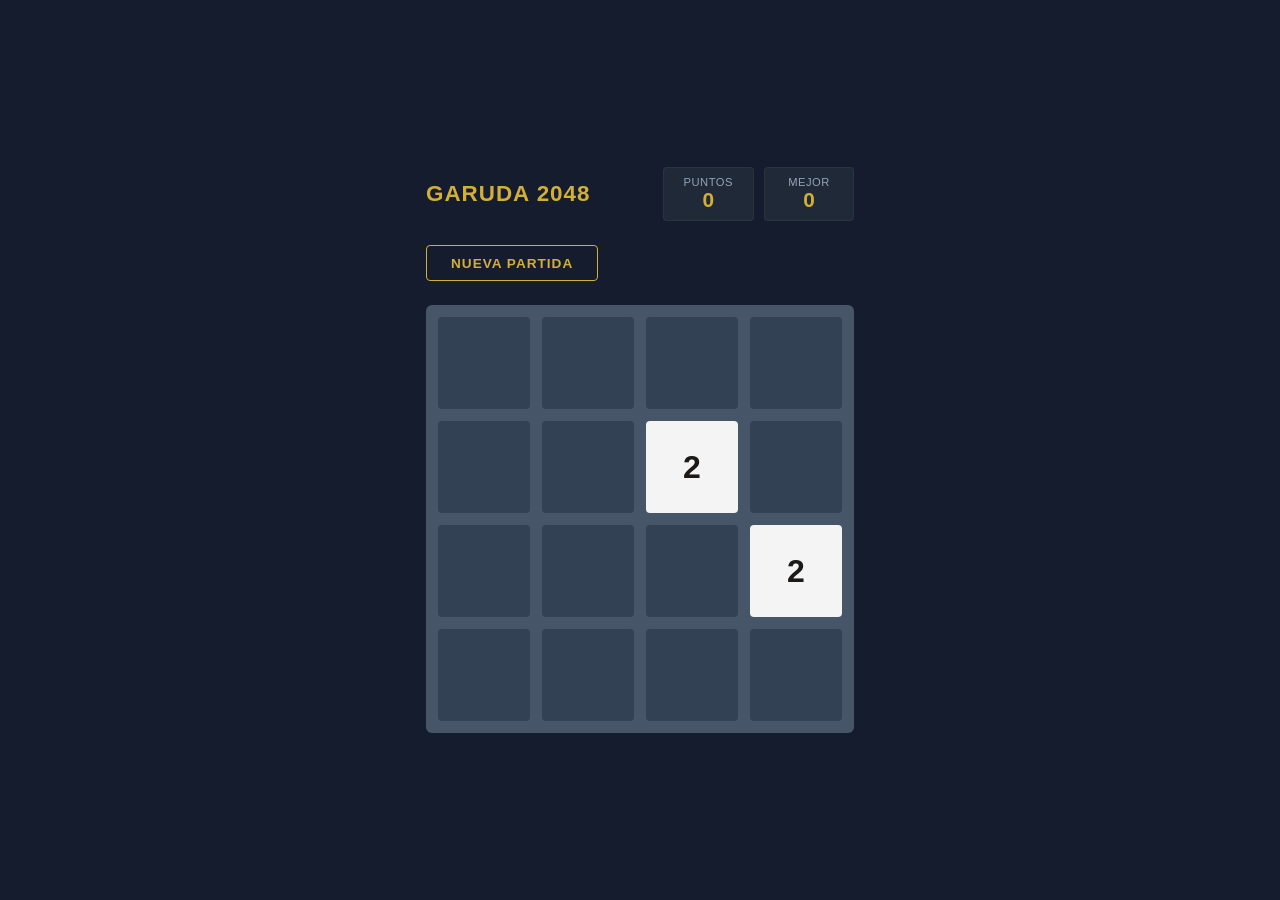
==== game.html @ 01ba2fcd "Create game.html" ====
<!DOCTYPE html>
<html lang="es">
<head>
    <meta charset="UTF-8">
    <meta name="viewport" content="width=device-width, initial-scale=1.0">
    <title>Garuda 2048 - Engine</title>
    <style>
        :root {
            --accent: #d4af37;
            --grid-bg: #475569;
            --cell-bg: #334155;
            --text-light: #f8fafc;
        }

        * {
            box-sizing: border-box;
            margin: 0;
            padding: 0;
            font-family: 'Segoe UI', Tahoma, Geneva, Verdana, sans-serif;
        }

        body {
            background-color: #151c2e;
            color: var(--text-light);
            display: flex;
            justify-content: center;
            align-items: center;
            min-height: 100vh;
            overflow: hidden;
        }

        .game-container {
            width: 100%;
            max-width: 460px;
            padding: 1rem;
        }

        .game-header {
            display: flex;
            justify-content: space-between;
            align-items: center;
            margin-bottom: 1.5rem;
        }

        .score-box {
            background: #1f2937;
            padding: 0.5rem 1.25rem;
            border-radius: 4px;
            text-align: center;
            min-width: 90px;
            border: 1px solid rgba(255,255,255,0.05);
        }

        .score-label {
            font-size: 0.7rem;
            text-transform: uppercase;
            color: #94a3b8;
            letter-spacing: 0.5px;
        }

        .score-value {
            font-size: 1.3rem;
            font-weight: bold;
            color: var(--accent);
        }

        .game-controls {
            display: flex;
            justify-content: space-between;
            align-items: center;
            margin-bottom: 1.5rem;
        }

        .restart-btn {
            background: transparent;
            color: var(--accent);
            border: 1px solid var(--accent);
            padding: 0.6rem 1.5rem;
            border-radius: 4px;
            cursor: pointer;
            font-weight: bold;
            text-transform: uppercase;
            font-size: 0.85rem;
            letter-spacing: 1px;
            transition: all 0.3s;
        }

        .restart-btn:hover {
            background: var(--accent);
            color: #000;
        }

        .grid-container {
            width: 100%;
            aspect-ratio: 1;
            background-color: var(--grid-bg);
            border-radius: 6px;
            display: grid;
            grid-template-columns: repeat(4, 1fr);
            grid-template-rows: repeat(4, 1fr);
            gap: 12px;
            padding: 12px;
            position: relative;
            touch-action: none;
        }

        .cell {
            background-color: var(--cell-bg);
            border-radius: 4px;
            width: 100%;
            height: 100%;
        }

        .tile {
            position: absolute;
            width: calc((100% - 60px) / 4);
            height: calc((100% - 60px) / 4);
            border-radius: 4px;
            display: flex;
            justify-content: center;
            align-items: center;
            font-size: 2rem;
            font-weight: bold;
            color: #0f172a;
            transition: transform 0.1s ease-in-out, top 0.1s ease-in-out, left 0.1s ease-in-out;
            transform: scale(1);
        }

        .tile-new {
            animation: appear 0.2s ease-in-out;
        }

        .tile-2 { background: #f4f4f5; color: #1c1917; }
        .tile-4 { background: #e4e4e7; color: #1c1917; }
        .tile-8 { background: #d4d4d8; color: #1c1917; }
        .tile-16 { background: #cbd5e1; color: #0f172a; }
        .tile-32 { background: #94a3b8; color: #ffffff; }
        .tile-64 { background: #64748b; color: #ffffff; }
        .tile-128 { background: #e2e8f0; color: #0f172a; box-shadow: 0 0 10px rgba(255,255,255,0.2); }
        .tile-256 { background: #fef08a; color: #854d0e; }
        .tile-512 { background: #fde047; color: #854d0e; }
        .tile-1024 { background: #facc15; color: #713f12; font-size: 1.5rem; }
        .tile-2048 { background: var(--accent); color: #000000; font-size: 1.5rem; box-shadow: 0 0 20px rgba(212, 175, 55, 0.8); }

        .game-message {
            display: none;
            position: absolute;
            top: 0; left: 0; right: 0; bottom: 0;
            background: rgba(11, 15, 25, 0.9);
            flex-direction: column;
            justify-content: center;
            align-items: center;
            border-radius: 6px;
            z-index: 10;
        }

        .game-message p {
            font-size: 2.2rem;
            font-weight: bold;
            margin-bottom: 1.5rem;
            color: var(--text-light);
            text-transform: uppercase;
            letter-spacing: 1px;
        }

        @keyframes appear {
            0% { opacity: 0; transform: scale(0); }
            100% { opacity: 1; transform: scale(1); }
        }

        @media (max-width: 768px) {
            .tile { font-size: 1.5rem; }
            .tile-1024, .tile-2048 { font-size: 1.2rem; }
            .grid-container { gap: 8px; padding: 8px; }
            .tile {
                width: calc((100% - 44px) / 4);
                height: calc((100% - 44px) / 4);
            }
        }
    </style>
</head>
<body>

    <div class="game-container">
        <div class="game-header">
            <div style="font-size: 1.4rem; font-weight: 600; color: var(--accent); letter-spacing: 1px;">GARUDA 2048</div>
            <div style="display: flex; gap: 10px;">
                <div class="score-box">
                    <div class="score-label">Puntos</div>
                    <div class="score-value" id="score">0</div>
                </div>
                <div class="score-box">
                    <div class="score-label">Mejor</div>
                    <div class="score-value" id="best-score">0</div>
                </div>
            </div>
        </div>

        <div class="game-controls">
            <button class="restart-btn" id="restart-btn">Nueva Partida</button>
        </div>

        <div class="grid-container" id="grid-container">
            <div class="cell"></div><div class="cell"></div><div class="cell"></div><div class="cell"></div>
            <div class="cell"></div><div class="cell"></div><div class="cell"></div><div class="cell"></div>
            <div class="cell"></div><div class="cell"></div><div class="cell"></div><div class="cell"></div>
            <div class="cell"></div><div class="cell"></div><div class="cell"></div><div class="cell"></div>
            
            <div class="game-message" id="game-message">
                <p id="game-over-text">Fin del Juego</p>
                <button class="restart-btn" id="retry-btn">Reintentar</button>
            </div>
        </div>
    </div>

    <script>
        class Game2048 {
            constructor() {
                this.gridContainer = document.getElementById('grid-container');
                this.scoreDisplay = document.getElementById('score');
                this.bestScoreDisplay = document.getElementById('best-score');
                this.gameMessage = document.getElementById('game-message');
                this.restartBtn = document.getElementById('restart-btn');
                this.retryBtn = document.getElementById('retry-btn');
                
                this.size = 4;
                this.board = [];
                this.score = 0;
                this.bestScore = localStorage.getItem('garuda-propiedades-2048-best') || 0;
                
                this.bestScoreDisplay.textContent = this.bestScore;
                
                this.initEvents();
                this.setupGame();
            }

            setupGame() {
                this.board = Array(this.size).fill(null).map(() => Array(this.size).fill(0));
                this.score = 0;
                this.scoreDisplay.textContent = 0;
                this.gameMessage.style.display = 'none';
                
                this.clearTilesDOM();
                this.addRandomTile();
                this.addRandomTile();
                this.updateDOM();
            }

            clearTilesDOM() {
                const tiles = this.gridContainer.querySelectorAll('.tile');
                tiles.forEach(tile => tile.remove());
            }

            addRandomTile() {
                const emptyCells = [];
                for (let r = 0; r < this.size; r++) {
                    for (let c = 0; c < this.size; c++) {
                        if (this.board[r][c] === 0) {
                            emptyCells.push({r, c});
                        }
                    }
                }
                if (emptyCells.length > 0) {
                    const {r, c} = emptyCells[Math.floor(Math.random() * emptyCells.length)];
                    this.board[r][c] = Math.random() < 0.9 ? 2 : 4;
                }
            }

            updateDOM() {
                this.clearTilesDOM();
                const isMobile = window.innerWidth <= 768;
                const gap = isMobile ? 8 : 12;
                
                for (let r = 0; r < this.size; r++) {
                    for (let c = 0; c < this.size; c++) {
                        const value = this.board[r][c];
                        if (value > 0) {
                            const tile = document.createElement('div');
                            tile.className = `tile tile-${value} tile-new`;
                            tile.textContent = value;
                            tile.style.top = `calc(${gap}px + ${r} * ((100% - ${(this.size + 1) * gap}px) / 4 + ${gap}px))`;
                            tile.style.left = `calc(${gap}px + ${c} * ((100% - ${(this.size + 1) * gap}px) / 4 + ${gap}px))`;
                            this.gridContainer.appendChild(tile);
                        }
                    }
                }
                
                this.scoreDisplay.textContent = this.score;
                if (this.score > this.bestScore) {
                    this.bestScore = this.score;
                    localStorage.setItem('garuda-propiedades-2048-best', this.bestScore);
                    this.bestScoreDisplay.textContent = this.bestScore;
                }

                if (this.isGameOver()) {
                    this.gameMessage.style.display = 'flex';
                }
            }

            move(direction) {
                let moved = false;
                const vectors = {
                    0: { x: -1, y: 0 }, // Arriba
                    1: { x: 0,  y: 1 }, // Derecha
                    2: { x: 1,  y: 0 }, // Abajo
                    3: { x: 0,  y: -1 } // Izquierda
                };

                const vector = vectors[direction];
                const traverseRows = direction === 2 ? [3, 2, 1, 0] : [0, 1, 2, 3];
                const traverseCols = direction === 1 ? [3, 2, 1, 0] : [0, 1, 2, 3];

                let mergedThisTurn = Array(this.size).fill(null).map(() => Array(this.size).fill(false));

                for (let r of traverseRows) {
                    for (let c of traverseCols) {
                        const val = this.board[r][c];
                        if (val !== 0) {
                            let currRow = r;
                            let currCol = c;
                            
                            while (
                                currRow + vector.x >= 0 && currRow + vector.x < this.size &&
                                currCol + vector.y >= 0 && currCol + vector.y < this.size &&
                                this.board[currRow + vector.x][currCol + vector.y] === 0
                            ) {
                                currRow += vector.x;
                                currCol += vector.y;
                            }

                            const nextRow = currRow + vector.x;
                            const nextCol = currCol + vector.y;

                            if (
                                nextRow >= 0 && nextRow < this.size &&
                                nextCol >= 0 && nextCol < this.size &&
                                this.board[nextRow][nextCol] === val &&
                                !mergedThisTurn[nextRow][nextCol]
                            ) {
                                this.board[nextRow][nextCol] = val * 2;
                                this.score += val * 2;
                                this.board[r][c] = 0;
                                mergedThisTurn[nextRow][nextCol] = true;
                                moved = true;
                            } else if (currRow !== r || currCol !== c) {
                                this.board[currRow][currCol] = val;
                                this.board[r][c] = 0;
                                moved = true;
                            }
                        }
                    }
                }

                if (moved) {
                    this.addRandomTile();
                    this.updateDOM();
                }
            }

            isGameOver() {
                for (let r = 0; r < this.size; r++) {
                    for (let c = 0; c < this.size; c++) {
                        if (this.board[r][c] === 0) return false;
                        if (r < this.size - 1 && this.board[r][c] === this.board[r + 1][c]) return false;
                        if (c < this.size - 1 && this.board[r][c] === this.board[r][c + 1]) return false;
                    }
                }
                return true;
            }

            initEvents() {
                window.addEventListener('keydown', (e) => {
                    if (['ArrowUp', 'ArrowDown', 'ArrowLeft', 'ArrowRight', 'w', 's', 'a', 'd'].map(k => k.toLowerCase()).includes(e.key.toLowerCase())) {
                        e.preventDefault(); // Evita scroll de la página principal
                    }
                    if (e.key === 'ArrowUp' || e.key === 'w' || e.key === 'W') this.move(0);
                    else if (e.key === 'ArrowRight' || e.key === 'd' || e.key === 'D') this.move(1);
                    else if (e.key === 'ArrowDown' || e.key === 's' || e.key === 'S') this.move(2);
                    else if (e.key === 'ArrowLeft' || e.key === 'a' || e.key === 'A') this.move(3);
                });

                let touchStartX = 0;
                let touchStartY = 0;
                
                this.gridContainer.addEventListener('touchstart', (e) => {
                    touchStartX = e.touches[0].clientX;
                    touchStartY = e.touches[0].clientY;
                }, { passive: true });

                this.gridContainer.addEventListener('touchend', (e) => {
                    if (!touchStartX || !touchStartY) return;
                    let diffX = e.changedTouches[0].clientX - touchStartX;
                    let diffY = e.changedTouches[0].clientY - touchStartY;

                    if (Math.abs(diffX) > Math.abs(diffY)) {
                        if (Math.abs(diffX) > 30) {
                            if (diffX > 0) this.move(1);
                            else this.move(3);
                        }
                    } else {
                        if (Math.abs(diffY) > 30) {
                            if (diffY > 0) this.move(2);
                            else this.move(0);
                        }
                    }
                }, { passive: true });

                this.restartBtn.addEventListener('click', () => this.setupGame());
                this.retryBtn.addEventListener('click', () => this.setupGame());
                window.addEventListener('resize', () => this.updateDOM());
            }
        }

        document.addEventListener('DOMContentLoaded', () => {
            new Game2048();
        });
    </script>
</body>
</html>
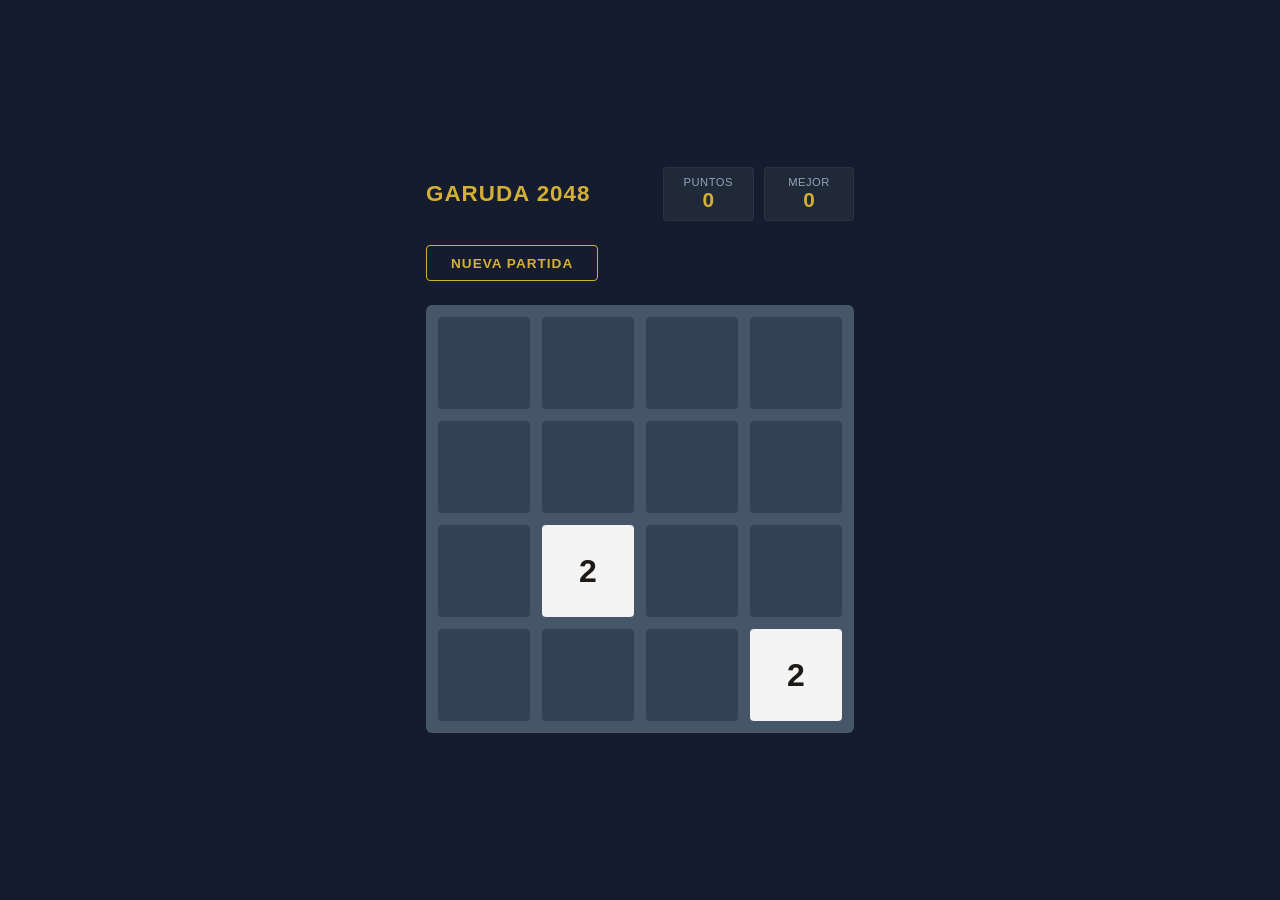
==== commit f1cf5781: "Rename gemini-games.html to game.html" ====
--- a/game.html
+++ b/game.html
@@ -111,23 +111,32 @@
             height: 100%;
         }
 
+        /* ESTILOS CLAVE PARA EL EFECTO DE DESLIZAMIENTO */
         .tile {
-            position: absolute;
-            width: calc((100% - 60px) / 4);
-            height: calc((100% - 60px) / 4);
-            border-radius: 4px;
-            display: flex;
-            justify-content: center;
-            align-items: center;
-            font-size: 2rem;
-            font-weight: bold;
-            color: #0f172a;
-            transition: transform 0.1s ease-in-out, top 0.1s ease-in-out, left 0.1s ease-in-out;
-            transform: scale(1);
-        }
+    position: absolute;
+    width: calc((100% - 60px) / 4);
+    height: calc((100% - 60px) / 4);
+    border-radius: 4px;
+    display: flex;
+    justify-content: center;
+    align-items: center;
+    font-size: 2rem;
+    font-weight: bold;
+    color: #0f172a;
+    
+    /* CONTROL DE DESLIZAMIENTO: Asegúrate de tener esta línea exacta */
+    transition: top 0.15s ease-in-out, left 0.15s ease-in-out;
+    
+    /* Evita que transform rompa la transición de posición */
+    will-change: top, left; 
+}
 
         .tile-new {
-            animation: appear 0.2s ease-in-out;
+            animation: appear 0.15s ease-in-out;
+        }
+
+        .tile-merged {
+            animation: pop 0.15s ease-in-out;
         }
 
         .tile-2 { background: #f4f4f5; color: #1c1917; }
@@ -164,8 +173,14 @@
         }
 
         @keyframes appear {
-            0% { opacity: 0; transform: scale(0); }
+            0% { opacity: 0; transform: scale(0.5); }
             100% { opacity: 1; transform: scale(1); }
+        }
+
+        @keyframes pop {
+            0% { transform: scale(1); }
+            50% { transform: scale(1.15); }
+            100% { transform: scale(1); }
         }
 
         @media (max-width: 768px) {
@@ -214,6 +229,42 @@
     </div>
 
     <script>
+        // Clase constructora individual para persistir los elementos del DOM y permitir transiciones
+        class Tile {
+            constructor(row, col, value) {
+                this.row = row;
+                this.col = col;
+                this.value = value;
+                this.element = this.createDOMElement();
+                this.isMerged = false;
+            }
+
+            createDOMElement() {
+                const element = document.createElement('div');
+                element.className = `tile tile-${this.value} tile-new`;
+                element.textContent = this.value;
+                this.updatePosition(element);
+                return element;
+            }
+
+            updatePosition(element = this.element) {
+                const isMobile = window.innerWidth <= 768;
+                const gap = isMobile ? 8 : 12;
+                element.style.top = `calc(${gap}px + ${this.row} * ((100% - ${(5) * gap}px) / 4 + ${gap}px))`;
+                element.style.left = `calc(${gap}px + ${this.col} * ((100% - ${(5) * gap}px) / 4 + ${gap}px))`;
+            }
+
+            updateValue(newValue) {
+                this.value = newValue;
+                this.element.textContent = newValue;
+                this.element.className = `tile tile-${newValue} tile-merged`;
+            }
+
+            destroy() {
+                this.element.remove();
+            }
+        }
+
         class Game2048 {
             constructor() {
                 this.gridContainer = document.getElementById('grid-container');
@@ -224,7 +275,7 @@
                 this.retryBtn = document.getElementById('retry-btn');
                 
                 this.size = 4;
-                this.board = [];
+                this.board = Array(this.size).fill(null).map(() => Array(this.size).fill(null));
                 this.score = 0;
                 this.bestScore = localStorage.getItem('garuda-propiedades-2048-best') || 0;
                 
@@ -235,94 +286,71 @@
             }
 
             setupGame() {
-                this.board = Array(this.size).fill(null).map(() => Array(this.size).fill(0));
+                for (let r = 0; r < this.size; r++) {
+                    for (let c = 0; c < this.size; c++) {
+                        if (this.board[r][c]) {
+                            this.board[r][c].destroy();
+                        }
+                    }
+                }
+                this.board = Array(this.size).fill(null).map(() => Array(this.size).fill(null));
                 this.score = 0;
                 this.scoreDisplay.textContent = 0;
                 this.gameMessage.style.display = 'none';
                 
-                this.clearTilesDOM();
                 this.addRandomTile();
                 this.addRandomTile();
-                this.updateDOM();
-            }
-
-            clearTilesDOM() {
-                const tiles = this.gridContainer.querySelectorAll('.tile');
-                tiles.forEach(tile => tile.remove());
             }
 
             addRandomTile() {
                 const emptyCells = [];
                 for (let r = 0; r < this.size; r++) {
                     for (let c = 0; c < this.size; c++) {
-                        if (this.board[r][c] === 0) {
+                        if (!this.board[r][c]) {
                             emptyCells.push({r, c});
                         }
                     }
                 }
                 if (emptyCells.length > 0) {
                     const {r, c} = emptyCells[Math.floor(Math.random() * emptyCells.length)];
-                    this.board[r][c] = Math.random() < 0.9 ? 2 : 4;
-                }
-            }
-
-            updateDOM() {
-                this.clearTilesDOM();
-                const isMobile = window.innerWidth <= 768;
-                const gap = isMobile ? 8 : 12;
-                
-                for (let r = 0; r < this.size; r++) {
-                    for (let c = 0; c < this.size; c++) {
-                        const value = this.board[r][c];
-                        if (value > 0) {
-                            const tile = document.createElement('div');
-                            tile.className = `tile tile-${value} tile-new`;
-                            tile.textContent = value;
-                            tile.style.top = `calc(${gap}px + ${r} * ((100% - ${(this.size + 1) * gap}px) / 4 + ${gap}px))`;
-                            tile.style.left = `calc(${gap}px + ${c} * ((100% - ${(this.size + 1) * gap}px) / 4 + ${gap}px))`;
-                            this.gridContainer.appendChild(tile);
-                        }
-                    }
-                }
-                
-                this.scoreDisplay.textContent = this.score;
-                if (this.score > this.bestScore) {
-                    this.bestScore = this.score;
-                    localStorage.setItem('garuda-propiedades-2048-best', this.bestScore);
-                    this.bestScoreDisplay.textContent = this.bestScore;
-                }
-
-                if (this.isGameOver()) {
-                    this.gameMessage.style.display = 'flex';
+                    const value = Math.random() < 0.9 ? 2 : 4;
+                    const tile = new Tile(r, c, value);
+                    this.board[r][c] = tile;
+                    this.gridContainer.appendChild(tile.element);
                 }
             }
 
             move(direction) {
                 let moved = false;
                 const vectors = {
-                    0: { x: -1, y: 0 }, // Arriba
-                    1: { x: 0,  y: 1 }, // Derecha
-                    2: { x: 1,  y: 0 }, // Abajo
-                    3: { x: 0,  y: -1 } // Izquierda
+                    0: { x: -1, y: 0 },  // Arriba
+                    1: { x: 0,  y: 1 },   // Derecha
+                    2: { x: 1,  y: 0 },   // Abajo
+                    3: { x: 0,  y: -1 }  // Izquierda
                 };
 
                 const vector = vectors[direction];
                 const traverseRows = direction === 2 ? [3, 2, 1, 0] : [0, 1, 2, 3];
                 const traverseCols = direction === 1 ? [3, 2, 1, 0] : [0, 1, 2, 3];
 
-                let mergedThisTurn = Array(this.size).fill(null).map(() => Array(this.size).fill(false));
+                // Resetear combinaciones previas
+                for (let r = 0; r < this.size; r++) {
+                    for (let c = 0; c < this.size; c++) {
+                        if (this.board[r][c]) this.board[r][c].isMerged = false;
+                    }
+                }
 
                 for (let r of traverseRows) {
                     for (let c of traverseCols) {
-                        const val = this.board[r][c];
-                        if (val !== 0) {
+                        const tile = this.board[r][c];
+                        if (tile) {
                             let currRow = r;
                             let currCol = c;
                             
                             while (
                                 currRow + vector.x >= 0 && currRow + vector.x < this.size &&
                                 currCol + vector.y >= 0 && currCol + vector.y < this.size &&
-                                this.board[currRow + vector.x][currCol + vector.y] === 0
+                                !this.board[currRow + vector.x][currCol + vector.y]
                             ) {
                                 currRow += vector.x;
                                 currCol += vector.y;
@@ -334,17 +362,30 @@
                             if (
                                 nextRow >= 0 && nextRow < this.size &&
                                 nextCol >= 0 && nextCol < this.size &&
-                                this.board[nextRow][nextCol] === val &&
-                                !mergedThisTurn[nextRow][nextCol]
+                                this.board[nextRow][nextCol] &&
+                                this.board[nextRow][nextCol].value === tile.value &&
+                                !this.board[nextRow][nextCol].isMerged
                             ) {
-                                this.board[nextRow][nextCol] = val * 2;
-                                this.score += val * 2;
-                                this.board[r][c] = 0;
-                                mergedThisTurn[nextRow][nextCol] = true;
+                                const targetTile = this.board[nextRow][nextCol];
+                                targetTile.updateValue(tile.value * 2);
+                                targetTile.isMerged = true;
+                                
+                                this.score += tile.value * 2;
+                                tile.row = nextRow;
+                                tile.col = nextCol;
+                                tile.updatePosition(); // Se desliza hacia su objetivo
+                                
+                                const oldTile = tile;
+                                setTimeout(() => oldTile.destroy(), 120); // Se elimina tras terminar la animación
+                                
+                                this.board[r][c] = null;
                                 moved = true;
                             } else if (currRow !== r || currCol !== c) {
-                                this.board[currRow][currCol] = val;
-                                this.board[r][c] = 0;
+                                this.board[currRow][currCol] = tile;
+                                tile.row = currRow;
+                                tile.col = currCol;
+                                tile.updatePosition(); // Deslizamiento suave a casilla vacía
+                                this.board[r][c] = null;
                                 moved = true;
                             }
                         }
@@ -353,16 +394,24 @@
 
                 if (moved) {
                     this.addRandomTile();
-                    this.updateDOM();
+                    this.scoreDisplay.textContent = this.score;
+                    if (this.score > this.bestScore) {
+                        this.bestScore = this.score;
+                        localStorage.setItem('garuda-propiedades-2048-best', this.bestScore);
+                        this.bestScoreDisplay.textContent = this.bestScore;
+                    }
+                    if (this.isGameOver()) {
+                        this.gameMessage.style.display = 'flex';
+                    }
                 }
             }
 
             isGameOver() {
                 for (let r = 0; r < this.size; r++) {
                     for (let c = 0; c < this.size; c++) {
-                        if (this.board[r][c] === 0) return false;
-                        if (r < this.size - 1 && this.board[r][c] === this.board[r + 1][c]) return false;
-                        if (c < this.size - 1 && this.board[r][c] === this.board[r][c + 1]) return false;
+                        if (!this.board[r][c]) return false;
+                        if (r < this.size - 1 && this.board[r + 1][c] && this.board[r][c].value === this.board[r + 1][c].value) return false;
+                        if (c < this.size - 1 && this.board[r][c + 1] && this.board[r][c].value === this.board[r][c + 1].value) return false;
                     }
                 }
                 return true;
@@ -371,7 +420,7 @@
             initEvents() {
                 window.addEventListener('keydown', (e) => {
                     if (['ArrowUp', 'ArrowDown', 'ArrowLeft', 'ArrowRight', 'w', 's', 'a', 'd'].map(k => k.toLowerCase()).includes(e.key.toLowerCase())) {
-                        e.preventDefault(); // Evita scroll de la página principal
+                        e.preventDefault();
                     }
                     if (e.key === 'ArrowUp' || e.key === 'w' || e.key === 'W') this.move(0);
                     else if (e.key === 'ArrowRight' || e.key === 'd' || e.key === 'D') this.move(1);
@@ -407,7 +456,14 @@
 
                 this.restartBtn.addEventListener('click', () => this.setupGame());
                 this.retryBtn.addEventListener('click', () => this.setupGame());
-                window.addEventListener('resize', () => this.updateDOM());
+                
+                window.addEventListener('resize', () => {
+                    for (let r = 0; r < this.size; r++) {
+                        for (let c = 0; c < this.size; c++) {
+                            if (this.board[r][c]) this.board[r][c].updatePosition();
+                        }
+                    }
+                });
             }
         }
 
